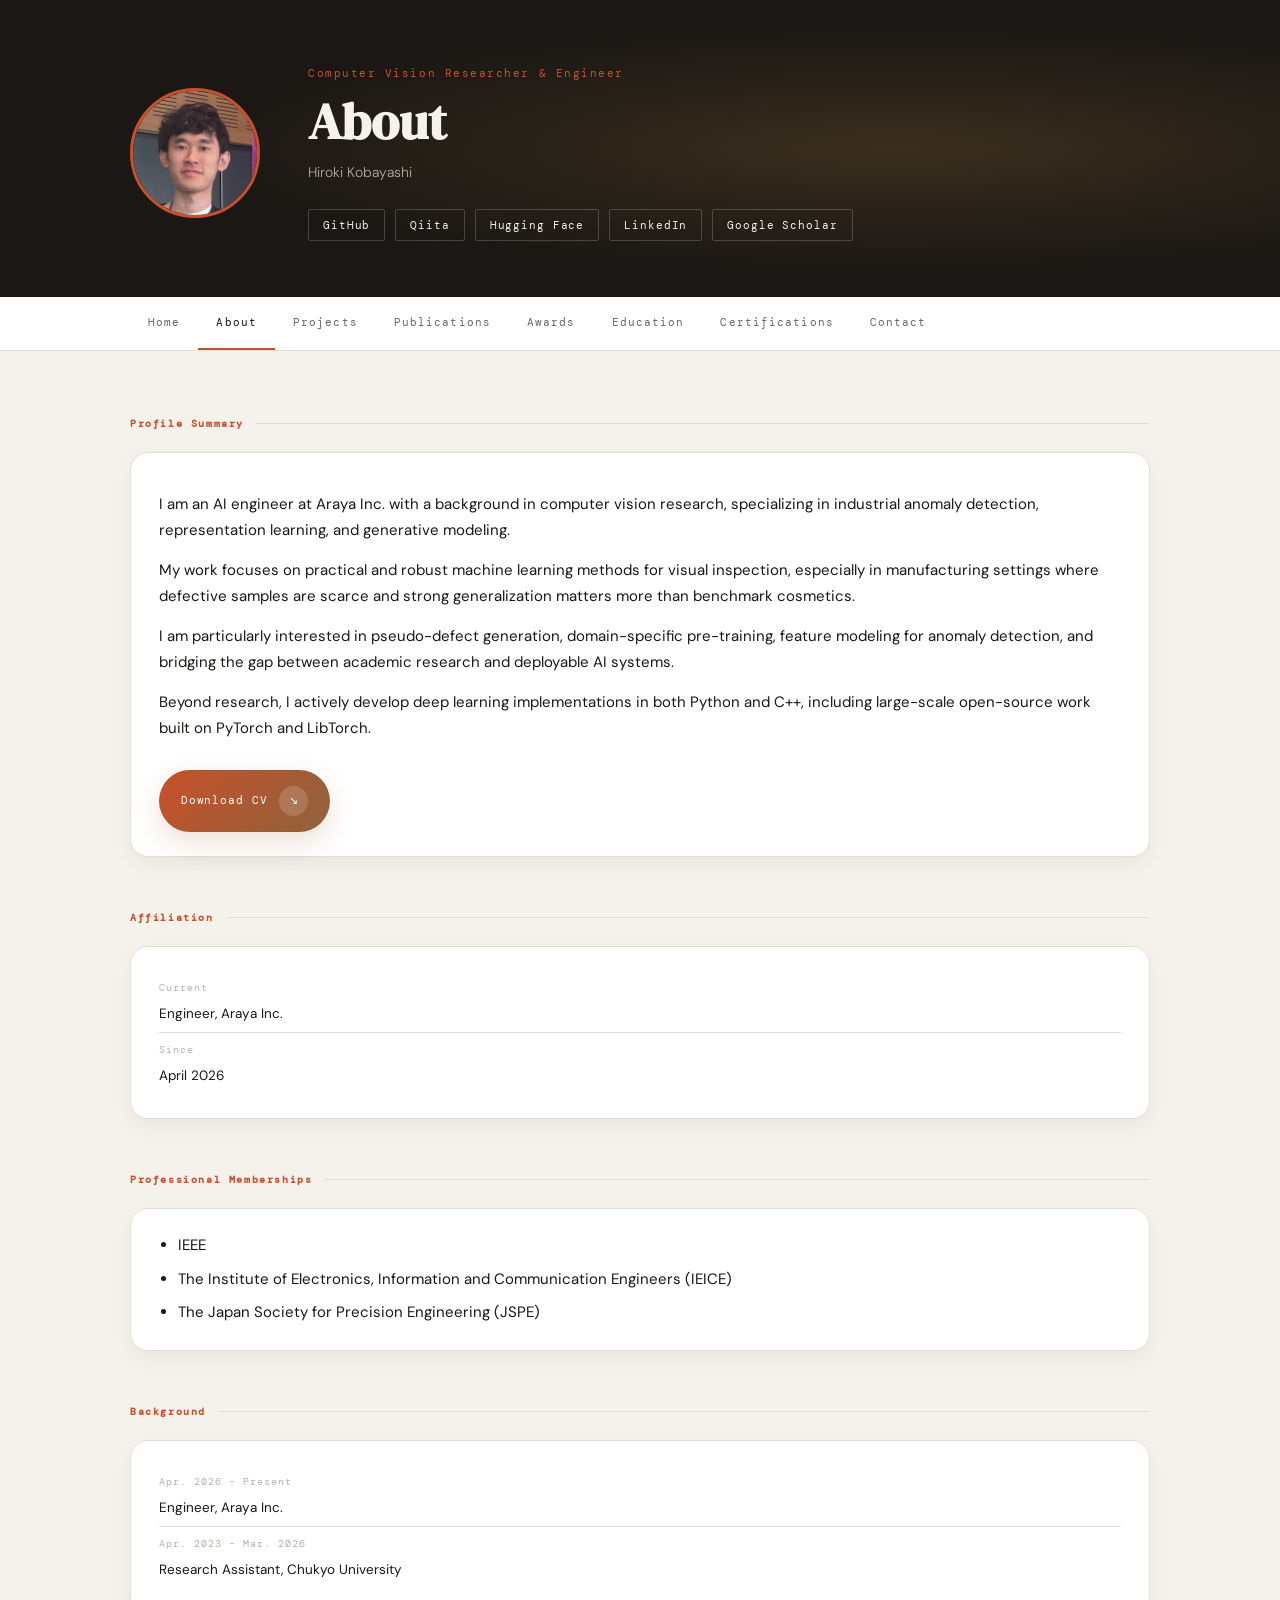
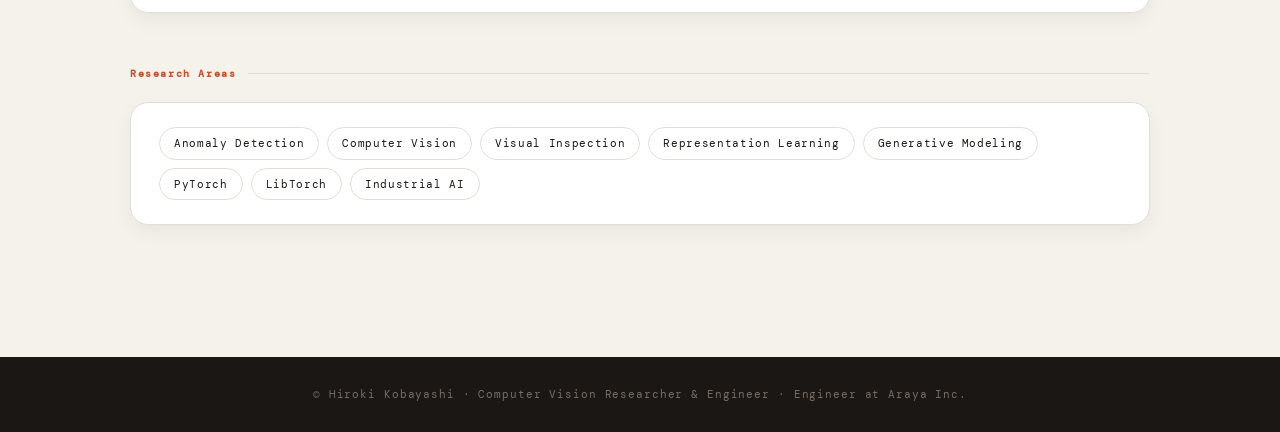
==== about.html @ c7bb39a1 "Add dynamic SEO metadata and social tags" ====
<!DOCTYPE html>
<html lang="en">
<head>
  <meta charset="UTF-8">
  <meta name="viewport" content="width=device-width, initial-scale=1.0">
  <title>About | Hiroki Kobayashi</title>
  <link href="https://fonts.googleapis.com/css2?family=DM+Serif+Display:ital@0;1&family=DM+Mono:wght@300;400;500&family=DM+Sans:ital,wght@0,300;0,400;0,500;1,300&display=swap" rel="stylesheet">
  <link rel="stylesheet" href="css/main.css">
  <link rel="stylesheet" href="css/components.css">
  <link rel="stylesheet" href="css/pages/about.css">
</head>
<body data-page="about" data-page-title="About" data-page-tagline="Hiroki Kobayashi" data-page-description="Profile summary, affiliations, memberships, and research background of Hiroki Kobayashi, computer vision researcher and engineer.">
  <div id="site-header"></div>
  <div id="site-nav"></div>

  <main class="single-column">
    <div class="content">
      <section aria-labelledby="profile-summary-heading">
        <h2 id="profile-summary-heading" class="section-label">Profile Summary</h2>
        <div class="info-card" id="profile-summary-content">
          <a href="assets/Hiroki_Kobayashi_CV.pdf" class="cv-inline-button" target="_blank" rel="noopener noreferrer" download>
            <span>Download CV</span>
            <span class="cv-inline-button__icon" aria-hidden="true">↘</span>
          </a>
        </div>
      </section>

      <section aria-labelledby="about-affiliation-heading">
        <h2 id="about-affiliation-heading" class="section-label">Affiliation</h2>
        <div class="info-card" id="current-role"></div>
      </section>

      <section aria-labelledby="memberships-heading">
        <h2 id="memberships-heading" class="section-label">Professional Memberships</h2>
        <div class="info-card">
          <ul class="memberships-list" id="memberships-list"></ul>
        </div>
      </section>

      <section aria-labelledby="background-heading">
        <h2 id="background-heading" class="section-label">Background</h2>
        <div class="info-card" id="background-list"></div>
      </section>

      <section aria-labelledby="research-areas-heading">
        <h2 id="research-areas-heading" class="section-label">Research Areas</h2>
        <div class="info-card">
          <div class="tag-cloud" id="research-areas"></div>
        </div>
      </section>
    </div>
  </main>

  <footer id="site-footer"></footer>
  <script src="js/main.js"></script>
  <script src="js/pages/about.js"></script>
</body>
</html>
---- css/main.css ----
:root {
  --bg: #f5f2ec;
  --surface: #ffffff;
  --ink: #1a1714;
  --ink-soft: #6b6460;
  --ink-faint: #b8b0a8;
  --accent: #c8502a;
  --accent-pale: #f5e8e3;
  --border: #e2ddd8;
  --mono: 'DM Mono', monospace;
  --serif: 'DM Serif Display', serif;
  --sans: 'DM Sans', sans-serif;
  --radius-sm: 4px;
  --radius-md: 18px;
  --shadow: 0 8px 20px rgba(0, 0, 0, 0.05);
}

*, *::before, *::after { box-sizing: border-box; }
html { scroll-behavior: smooth; }
body {
  margin: 0;
  font-family: var(--sans);
  background: var(--bg);
  color: var(--ink);
  font-size: 15px;
  line-height: 1.7;
}
a { color: inherit; }
img { max-width: 100%; display: block; }

.hero {
  background: var(--ink);
  color: #f5f2ec;
  position: relative;
  overflow: hidden;
}
.hero::before {
  content: '';
  position: absolute;
  inset: 0;
  background: radial-gradient(ellipse 80% 60% at 70% 50%, #3a2e1e 0%, transparent 70%);
  pointer-events: none;
}
.hero-inner {
  max-width: 1100px;
  margin: 0 auto;
  padding: 64px 40px 56px;
  display: grid;
  grid-template-columns: auto 1fr;
  gap: 48px;
  align-items: center;
  position: relative;
}
.hero-avatar {
  width: 130px;
  height: 130px;
  border-radius: 50%;
  object-fit: cover;
  border: 3px solid var(--accent);
}
.hero-label,
.site-label {
  font-family: var(--mono);
  font-size: 11px;
  letter-spacing: 0.14em;
  color: var(--accent);
  margin-bottom: 10px;
}
.hero-name {
  margin: 0 0 12px;
  font-family: var(--serif);
  font-size: clamp(2rem, 5vw, 3.2rem);
  line-height: 1.1;
}
.hero-tagline {
  margin: 0 0 24px;
  font-size: 14px;
  color: #b8aa9e;
  font-weight: 300;
}
.hero-links {
  display: flex;
  flex-wrap: wrap;
  gap: 10px;
}
.hero-link {
  font-family: var(--mono);
  font-size: 11px;
  letter-spacing: 0.08em;
  text-decoration: none;
  border: 1px solid rgba(245, 242, 236, 0.2);
  padding: 6px 14px;
  border-radius: 2px;
  transition: .2s;
}
.hero-link:hover { background: var(--accent); border-color: var(--accent); color: #fff; }

nav {
  background: var(--surface);
  border-bottom: 1px solid var(--border);
  position: sticky;
  top: 0;
  z-index: 100;
}
.nav-inner {
  max-width: 1100px;
  margin: 0 auto;
  padding: 0 40px;
  display: flex;
  overflow-x: auto;
  scrollbar-width: none;
}
.nav-inner::-webkit-scrollbar { display: none; }
.nav-link {
  font-family: var(--mono);
  font-size: 11px;
  letter-spacing: 0.1em;
  text-decoration: none;
  color: var(--ink-soft);
  padding: 16px 18px;
  border-bottom: 2px solid transparent;
  white-space: nowrap;
}
.nav-link:hover, .nav-link.current { color: var(--ink); border-bottom-color: var(--accent); }

main {
  max-width: 1100px;
  margin: 0 auto;
  padding: 56px 40px 80px;
  display: grid;
  grid-template-columns: 1fr 300px;
  gap: 56px;
  align-items: start;
}
main.single-column { grid-template-columns: 1fr; }

section { margin-bottom: 52px; }
.section-label {
  font-family: var(--mono);
  font-size: 10px;
  letter-spacing: 0.16em;
  color: var(--accent);
  margin-bottom: 20px;
  display: flex;
  align-items: center;
  gap: 12px;
}
.section-label::after {
  content: '';
  flex: 1;
  height: 1px;
  background: var(--border);
}

footer {
  background: var(--ink);
  color: #786e68;
  text-align: center;
  padding: 28px 40px;
  font-family: var(--mono);
  font-size: 11px;
  letter-spacing: 0.08em;
}

@media (max-width: 860px) {
  main { grid-template-columns: 1fr; }
  .hero-inner { grid-template-columns: 1fr; text-align: center; }
  .hero-avatar { margin: 0 auto; }
  .hero-links { justify-content: center; }
}
@media (max-width: 600px) {
  .hero-inner { padding: 40px 24px 36px; }
  main { padding: 36px 20px 60px; }
  .nav-inner { padding: 0 16px; }
}
---- css/components.css ----
.info-card,
.simple-card,
.contact-card,
.contact-note-card,
.project-card,
.award-card,
.cert-card,
.edu-tl-card {
  background: var(--surface);
  border: 1px solid var(--border);
  border-radius: var(--radius-md);
  box-shadow: var(--shadow);
}

.info-card { padding: 24px 28px; }
.info-card-title {
  font-family: var(--mono);
  font-size: 10px;
  letter-spacing: 0.14em;
  color: var(--accent);
  margin-bottom: 16px;
}
.info-row {
  display: flex;
  flex-wrap: wrap;
  justify-content: space-between;
  gap: 8px;
  padding: 8px 0;
  border-bottom: 1px solid var(--border);
}
.info-row:last-child { border-bottom: none; }
.info-key {
  flex-basis: 30%;
  font-family: var(--mono);
  font-size: 10px;
  letter-spacing: 0.1em;
  color: var(--ink-faint);
}
.info-val {
  flex-basis: 70%;
  font-size: 13.5px;
  color: var(--ink);
  line-height: 1.5;
}
.link-accent { color: var(--accent); text-decoration: none; }
.link-accent:hover { text-decoration: underline; }

.stats-grid {
  display: grid;
  grid-template-columns: repeat(2, 1fr);
  gap: 1px;
  background: var(--border);
  border: 1px solid var(--border);
  border-radius: var(--radius-sm);
  overflow: hidden;
}
.stat-cell, .stat-item, .pub-stat, .awards-count-cell {
  background: var(--surface);
  padding: 18px 16px;
  text-align: center;
}
.stat-num, .stat-number, .pub-stat-num, .awards-count-num {
  display: block;
  margin-bottom: 4px;
  font-family: var(--serif);
  font-size: 2rem;
  line-height: 1;
}
.stat-label, .pub-stat-label, .awards-count-label {
  font-family: var(--mono);
  font-size: 9.5px;
  letter-spacing: 0.12em;
  color: var(--ink-faint);
}

.tag-cloud {
  display: flex;
  flex-wrap: wrap;
  gap: 8px;
}
.tag {
  font-family: var(--mono);
  font-size: 11px;
  letter-spacing: 0.06em;
  background: var(--surface);
  border: 1px solid var(--border);
  padding: 6px 14px;
  border-radius: 999px;
}
.tag-cloud--spaced { margin-top: 24px; }

.pub-item {
  padding: 16px 0;
  border-bottom: 1px solid var(--border);
  display: grid;
  grid-template-columns: 48px 1fr;
  gap: 12px;
  align-items: start;
}
.pub-year {
  font-family: var(--mono);
  font-size: 11px;
  color: var(--ink-faint);
  padding-top: 2px;
}
.pub-title {
  font-size: 14px;
  font-weight: 500;
  line-height: 1.45;
  margin-bottom: 4px;
}
.pub-authors, .pub-venue {
  font-size: 12.5px;
  line-height: 1.5;
}
.pub-venue { color: var(--ink-soft); }
.pub-badge {
  display: inline-block;
  margin-left: 8px;
  vertical-align: middle;
  background: var(--accent);
  color: #fff;
  font-family: var(--mono);
  font-size: 9px;
  letter-spacing: 0.1em;
  padding: 2px 7px;
  border-radius: 999px;
}
.acceptance-rate-badge { background: #3a6ea8; }
.award-badge { background: #8f6a2a; }

.pub-tabs {
  display: flex;
  flex-wrap: wrap;
  gap: 0;
  border-bottom: 1px solid var(--border);
  margin-bottom: 24px;
}
.pub-tab {
  font-family: var(--mono);
  font-size: 11px;
  letter-spacing: 0.08em;
  color: var(--ink-soft);
  background: none;
  border: none;
  border-bottom: 2px solid transparent;
  padding: 10px 20px;
  cursor: pointer;
  margin-bottom: -1px;
}
.pub-tab.active { color: var(--ink); border-bottom-color: var(--accent); }
.pub-tab-count {
  display: inline-block;
  margin-left: 5px;
  padding: 1px 5px;
  border-radius: 999px;
  background: var(--accent-pale);
  color: var(--accent);
  font-size: 9px;
}
.pub-tab.active .pub-tab-count { background: var(--accent); color: #fff; }
.pub-list { display: none; }
.pub-list.active { display: block; }

.project-card {
  overflow: hidden;
  border-radius: 20px;
  transition: .25s;
}
.project-card:hover, .edu-tl-card:hover { transform: translateY(-2px); box-shadow: 0 12px 40px rgba(26,23,20,.1); }
.project-image-center { border-bottom: 1px solid var(--border); background: #faf7f2; }
.project-img2 { width: 100%; object-fit: cover; }
.project-body { padding: 24px; }
.project-tag, .project-tag-research {
  display: inline-block;
  margin-bottom: 10px;
  padding: 4px 10px;
  border-radius: 999px;
  font-family: var(--mono);
  font-size: 10px;
  letter-spacing: .12em;
}
.project-tag { background: var(--accent-pale); color: var(--accent); }
.project-tag-research { background: #e8eef8; color: #3a6ea8; }
.project-title { margin: 0 0 10px; font-family: var(--serif); font-size: 1.4rem; font-weight: 400; }
.project-desc { font-size: 13.5px; color: var(--ink-soft); margin: 0 0 16px; }
.repo-stats {
  display: flex;
  flex-wrap: wrap;
  gap: 8px;
  margin: 0 0 16px;
}
.repo-stat {
  font-family: var(--mono);
  font-size: 10px;
  letter-spacing: .08em;
  color: var(--ink-soft);
  background: #f6f3ef;
  border: 1px solid var(--border);
  border-radius: 999px;
  padding: 3px 10px;
}
.project-link, .text-link {
  font-family: var(--mono);
  font-size: 11px;
  letter-spacing: .08em;
  text-decoration: none;
  border-bottom: 1px solid currentColor;
  padding-bottom: 1px;
}
.project-link:hover, .text-link:hover { color: var(--accent); }

.edu-timeline { position: relative; padding-left: 2rem; }
.edu-timeline::before {
  content: '';
  position: absolute;
  left: 7px;
  top: 8px;
  bottom: 8px;
  width: 1px;
  background: var(--border);
}
.edu-tl-item { position: relative; margin-bottom: 2rem; }
.edu-tl-item:last-child { margin-bottom: 0; }
.edu-tl-dot {
  position: absolute;
  left: -2rem;
  top: 6px;
  width: 15px;
  height: 15px;
  border-radius: 50%;
  background: var(--accent);
  border: 3px solid var(--bg);
}
.edu-tl-card { padding: 24px 28px; border-radius: 20px; }
.edu-tl-period { font-family: var(--mono); font-size: 11px; letter-spacing: .1em; color: var(--ink-faint); margin-bottom: 6px; }
.edu-tl-degree { font-family: var(--serif); font-size: 1.3rem; margin-bottom: 4px; }
.edu-tl-school { color: var(--accent); font-size: 13px; }
.edu-tl-divider { height: 1px; background: var(--border); margin: 16px 0; }
.edu-tl-meta { display: grid; gap: 8px; }
.edu-tl-row { display: grid; grid-template-columns: 90px 1fr; gap: 12px; }
.edu-tl-key { font-family: var(--mono); font-size: 10px; letter-spacing: .1em; color: var(--ink-faint); }
.edu-tl-val, .edu-tl-thesis { font-size: 13px; line-height: 1.6; }
.edu-tl-thesis { color: var(--ink-soft); font-style: italic; }

.awards-count-bar, .pub-stats-bar, .stats-bar {
  display: grid;
  grid-template-columns: repeat(3, 1fr);
  gap: 1px;
  background: var(--border);
  border: 1px solid var(--border);
  border-radius: var(--radius-sm);
  overflow: hidden;
  margin-bottom: 32px;
}
.pub-stats-bar { grid-template-columns: repeat(5, 1fr); }
.award-cards, .projects-grid, .cert-grid { display: grid; gap: 20px; }
.award-card {
  display: grid;
  grid-template-columns: 48px 1fr auto;
  gap: 16px;
  padding: 20px;
  align-items: center;
}
.award-icon { font-size: 1.5rem; text-align: center; }
.award-name { font-weight: 600; }
.award-name a { text-decoration: none; }
.award-name a:hover { color: var(--accent); }
.award-org { font-size: 13px; color: var(--ink-soft); }
.award-date { font-family: var(--mono); font-size: 11px; color: var(--ink-faint); }

.cert-grid { grid-template-columns: repeat(auto-fit, minmax(260px, 1fr)); }
.cert-card {
  padding: 22px;
  display: grid;
  grid-template-columns: 56px 1fr;
  gap: 16px;
  align-items: center;
}
.cert-icon {
  width: 56px;
  height: 56px;
  border-radius: 16px;
  background: var(--accent-pale);
  color: var(--accent);
  display: grid;
  place-items: center;
  padding: 12px;
}
.cert-name { font-weight: 600; line-height: 1.4; }
.cert-issuer { font-size: 13px; color: var(--ink-soft); margin-top: 4px; }
.cert-date-badge {
  grid-column: 1 / -1;
  justify-self: start;
  font-family: var(--mono);
  font-size: 11px;
  color: var(--accent);
  background: var(--accent-pale);
  padding: 4px 10px;
  border-radius: 999px;
}

.contact-page { display: flex; flex-direction: column; gap: 28px; }
.contact-grid { display: grid; grid-template-columns: repeat(2, minmax(0, 1fr)); gap: 24px; }
.contact-card { padding: 28px 30px; }
.contact-card-title { margin: 0 0 10px; font-size: 1.5rem; }
.contact-email {
  display: inline-block;
  font-family: var(--mono);
  font-size: .98rem;
  padding: 10px 14px;
  border-radius: 12px;
  background: #f6f7f9;
  border: 1px solid rgba(20, 20, 20, .06);
}
.contact-actions { display: flex; align-items: center; gap: 12px; flex-wrap: wrap; }
.contact-action-btn {
  appearance: none;
  border: 1px solid rgba(20,20,20,.12);
  background: #111;
  color: #fff;
  border-radius: 999px;
  padding: 10px 16px;
  cursor: pointer;
}
.copy-status { min-height: 1em; color: #6b7280; font-size: .95rem; }
.contact-link-card {
  display: flex;
  flex-direction: column;
  gap: 6px;
  text-decoration: none;
  padding: 16px 18px;
  border-radius: 16px;
  border: 1px solid rgba(20,20,20,.08);
  background: #f9fafb;
}
.contact-link-label { font-size: .82rem; letter-spacing: .08em; color: #6b7280; }
.contact-note-text { margin: 0; color: #4b5563; line-height: 1.8; max-width: 760px; }

.sidebar > * + * { margin-top: 36px; }
.content--publications, .content--awards { max-width: 860px; }
.content--contact { max-width: 920px; }

@media (max-width: 860px) {
  .pub-stats-bar { grid-template-columns: repeat(2, 1fr); }
}
@media (max-width: 760px) {
  .contact-grid { grid-template-columns: 1fr; }
}
@media (max-width: 600px) {
  .stats-grid { grid-template-columns: repeat(2, 1fr); }
  .pub-item { grid-template-columns: 1fr; gap: 6px; }
  .awards-count-bar, .pub-stats-bar, .stats-bar { grid-template-columns: repeat(2, 1fr); }
  .award-card { grid-template-columns: 40px 1fr; }
  .award-date { grid-column: 2; }
  .edu-timeline { padding-left: 1.5rem; }
  .edu-tl-dot { left: -1.5rem; }
  .edu-tl-row { grid-template-columns: 1fr; gap: 2px; }
  .edu-tl-card { padding: 18px 20px; }
}

.hero-actions {
  margin-top: 18px;
  margin-bottom: 18px;
}

.hero-cv-button {
  display: inline-flex;
  align-items: center;
  gap: 0.7rem;
  padding: 0.95rem 1.35rem;
  border-radius: 999px;
  text-decoration: none;
  font-family: var(--mono);
  font-size: 11px;
  letter-spacing: 0.08em;
  color: #fff;
  background: linear-gradient(135deg, var(--accent) 0%, #8f633d 100%);
  border: 1px solid rgba(0, 0, 0, 0.04);
  box-shadow: 0 10px 28px rgba(176, 125, 79, 0.28);
  transition:
    transform 0.22s ease,
    box-shadow 0.22s ease,
    filter 0.22s ease;
}

.hero-cv-button:hover {
  transform: translateY(-2px);
  box-shadow: 0 14px 34px rgba(176, 125, 79, 0.34);
  filter: brightness(1.03);
}

.hero-cv-button:active {
  transform: translateY(0);
  box-shadow: 0 8px 20px rgba(176, 125, 79, 0.24);
}

.hero-cv-button__text {
  line-height: 1;
}

.hero-cv-button__icon {
  display: inline-flex;
  align-items: center;
  justify-content: center;
  width: 1.85rem;
  height: 1.85rem;
  border-radius: 50%;
  background: rgba(255, 255, 255, 0.16);
  font-size: 0.95rem;
  line-height: 1;
  transition:
    transform 0.22s ease,
    background 0.22s ease;
}

.hero-cv-button:hover .hero-cv-button__icon {
  transform: translate(2px, 1px);
  background: rgba(255, 255, 255, 0.22);
}

@media (max-width: 600px) {
  .hero-cv-button {
    width: 100%;
    justify-content: center;
  }
}
---- css/pages/about.css ----
.memberships-list{margin:0;padding-left:1.2rem}.memberships-list li+li{margin-top:.5rem}

.cv-inline-button {
  display: inline-flex;
  align-items: center;
  gap: 0.7rem;
  margin-top: 14px;
  padding: 0.92rem 1.3rem;
  border-radius: 999px;
  text-decoration: none;
  font-family: var(--mono);
  font-size: 11px;
  letter-spacing: 0.08em;
  line-height: 1;
  color: #fff;
  background: linear-gradient(135deg, var(--accent) 0%, #8f633d 100%);
  border: 1px solid rgba(0, 0, 0, 0.04);
  box-shadow: 0 10px 28px rgba(176, 125, 79, 0.24);
  transition: transform 0.22s ease, box-shadow 0.22s ease, filter 0.22s ease;
}

.cv-inline-button:hover {
  transform: translateY(-2px);
  box-shadow: 0 14px 34px rgba(176, 125, 79, 0.32);
  filter: brightness(1.03);
}

.cv-inline-button:active {
  transform: translateY(0);
  box-shadow: 0 8px 20px rgba(176, 125, 79, 0.22);
}

.cv-inline-button__icon {
  display: inline-flex;
  align-items: center;
  justify-content: center;
  width: 1.85rem;
  height: 1.85rem;
  border-radius: 50%;
  background: rgba(255, 255, 255, 0.16);
  transition: transform 0.22s ease, background 0.22s ease;
}

.cv-inline-button:hover .cv-inline-button__icon {
  transform: translate(2px, 1px);
  background: rgba(255, 255, 255, 0.22);
}
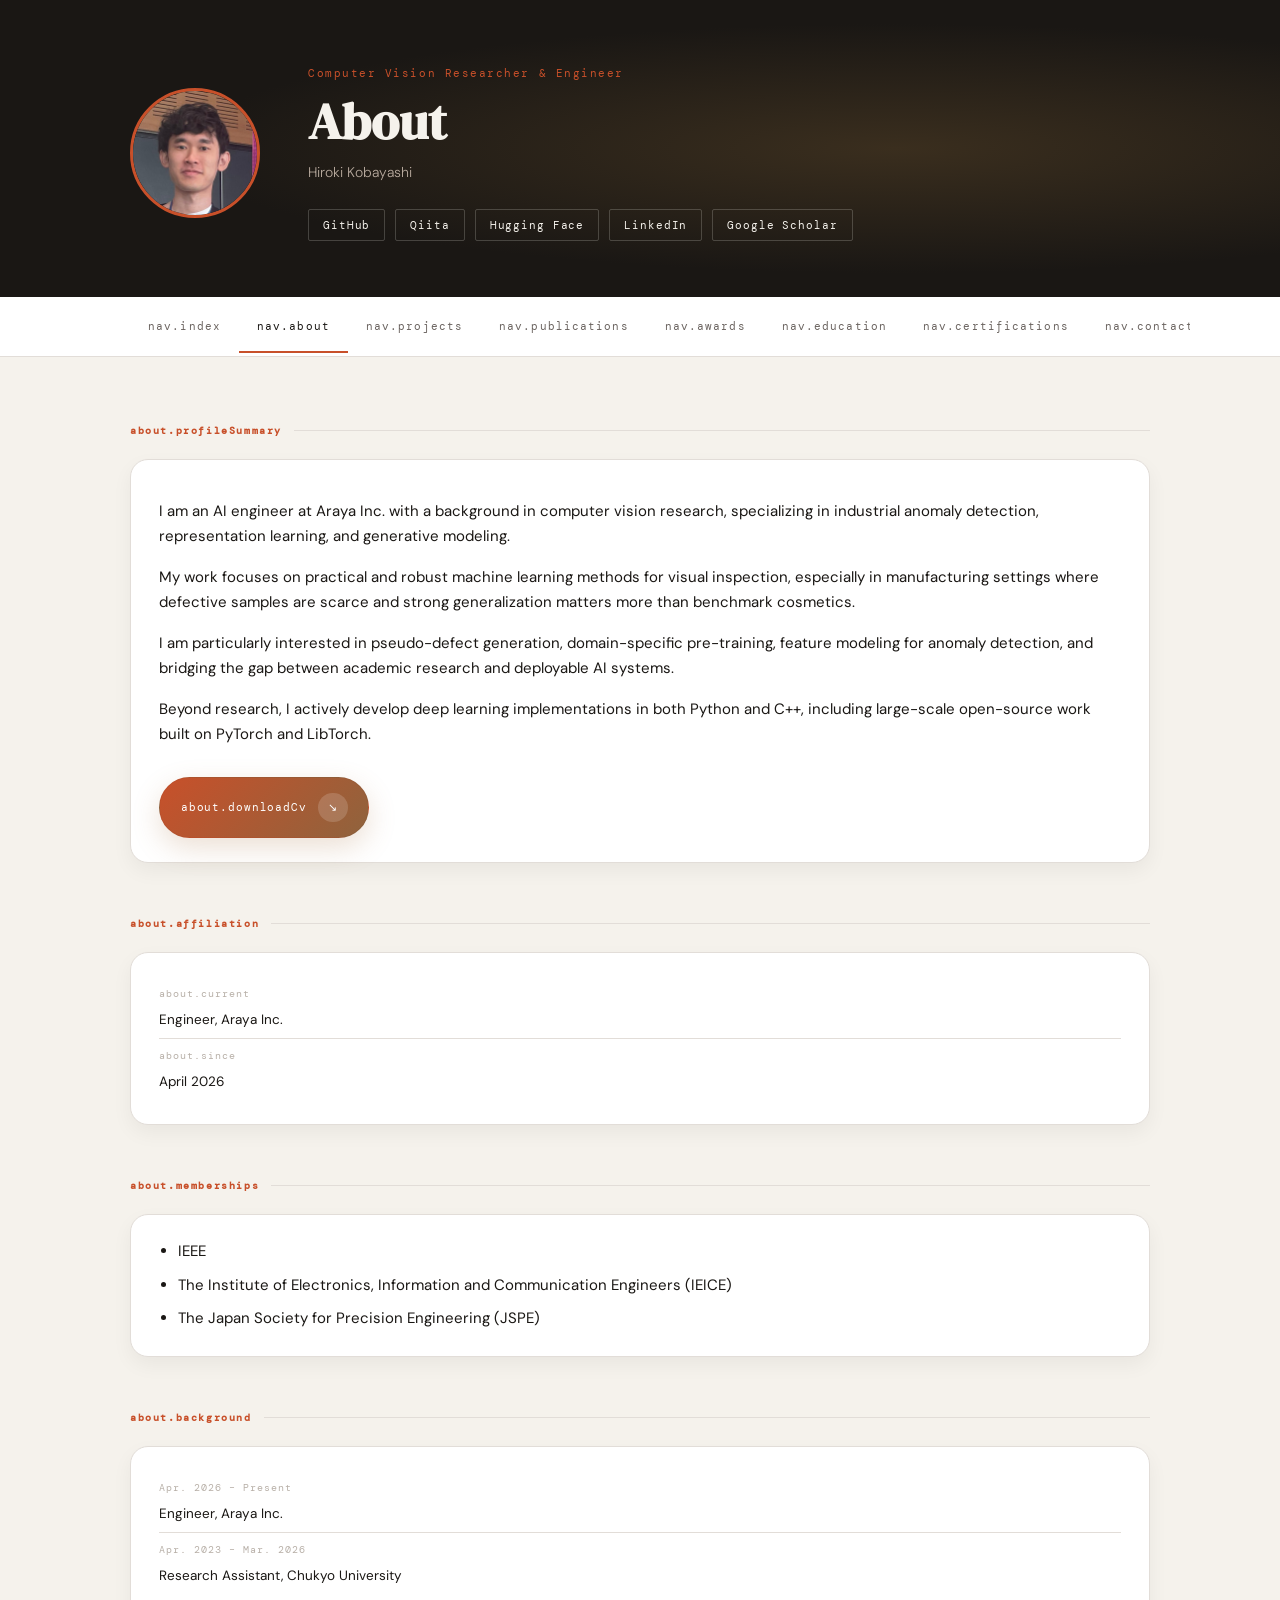
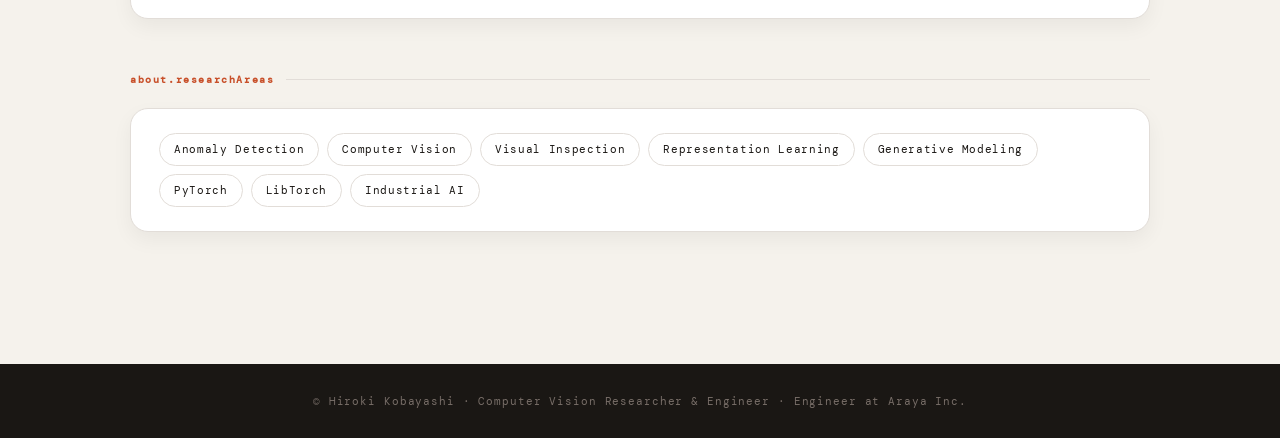
==== commit e60e674b: "Add Japanese content for projects, education, and certifications" ====
--- a/about.html
+++ b/about.html
@@ -9,41 +9,41 @@
   <link rel="stylesheet" href="css/components.css">
   <link rel="stylesheet" href="css/pages/about.css">
 </head>
-<body data-page="about" data-page-title="About" data-page-tagline="Hiroki Kobayashi" data-page-description="Profile summary, affiliations, memberships, and research background of Hiroki Kobayashi, computer vision researcher and engineer.">
+<body data-page="about" data-page-title="About" data-page-title-ja="プロフィール" data-page-tagline="Hiroki Kobayashi" data-page-image="images/profile.jpg" data-page-description="Profile summary, affiliations, memberships, and research background of Hiroki Kobayashi, computer vision researcher and engineer." data-page-description-ja="小林大起のプロフィール概要、所属、学会活動、研究背景をまとめたページです。">
   <div id="site-header"></div>
   <div id="site-nav"></div>
 
   <main class="single-column">
     <div class="content">
       <section aria-labelledby="profile-summary-heading">
-        <h2 id="profile-summary-heading" class="section-label">Profile Summary</h2>
+        <h2 id="profile-summary-heading" class="section-label" data-i18n="about.profileSummary">Profile Summary</h2>
         <div class="info-card" id="profile-summary-content">
           <a href="assets/Hiroki_Kobayashi_CV.pdf" class="cv-inline-button" target="_blank" rel="noopener noreferrer" download>
-            <span>Download CV</span>
+            <span data-i18n="about.downloadCv">Download CV</span>
             <span class="cv-inline-button__icon" aria-hidden="true">↘</span>
           </a>
         </div>
       </section>
 
       <section aria-labelledby="about-affiliation-heading">
-        <h2 id="about-affiliation-heading" class="section-label">Affiliation</h2>
+        <h2 id="about-affiliation-heading" class="section-label" data-i18n="about.affiliation">Affiliation</h2>
         <div class="info-card" id="current-role"></div>
       </section>
 
       <section aria-labelledby="memberships-heading">
-        <h2 id="memberships-heading" class="section-label">Professional Memberships</h2>
+        <h2 id="memberships-heading" class="section-label" data-i18n="about.memberships">Professional Memberships</h2>
         <div class="info-card">
           <ul class="memberships-list" id="memberships-list"></ul>
         </div>
       </section>
 
       <section aria-labelledby="background-heading">
-        <h2 id="background-heading" class="section-label">Background</h2>
+        <h2 id="background-heading" class="section-label" data-i18n="about.background">Background</h2>
         <div class="info-card" id="background-list"></div>
       </section>
 
       <section aria-labelledby="research-areas-heading">
-        <h2 id="research-areas-heading" class="section-label">Research Areas</h2>
+        <h2 id="research-areas-heading" class="section-label" data-i18n="about.researchAreas">Research Areas</h2>
         <div class="info-card">
           <div class="tag-cloud" id="research-areas"></div>
         </div>
--- a/css/main.css
+++ b/css/main.css
@@ -7,12 +7,58 @@
   --accent: #c8502a;
   --accent-pale: #f5e8e3;
   --border: #e2ddd8;
+  --line: var(--border);
+  --soft: #f6f3ef;
+  --footer-ink: #786e68;
+  --hero-bg: #1a1714;
+  --hero-fg: #f5f2ec;
+  --hero-tagline: #b8aa9e;
+  --hero-link-border: rgba(245, 242, 236, 0.2);
+  --hero-glow: radial-gradient(ellipse 80% 60% at 70% 50%, #3a2e1e 0%, transparent 70%);
+  --theme-toggle-bg: #f6f3ef;
+  --theme-toggle-hover: #ece6df;
+  --theme-toggle-icon: #7b726b;
+  --theme-toggle-text: #4a433d;
+  --chip-bg: #f6f7f9;
+  --chip-border: rgba(20, 20, 20, 0.08);
+  --button-bg: #111;
+  --button-border: rgba(20, 20, 20, 0.12);
+  --button-fg: #fff;
   --mono: 'DM Mono', monospace;
   --serif: 'DM Serif Display', serif;
   --sans: 'DM Sans', sans-serif;
   --radius-sm: 4px;
   --radius-md: 18px;
   --shadow: 0 8px 20px rgba(0, 0, 0, 0.05);
+}
+
+[data-theme='dark'] {
+  --bg: #141311;
+  --surface: #1e1b18;
+  --ink: #f3eee8;
+  --ink-soft: #c7bfb7;
+  --ink-faint: #8f867f;
+  --accent: #f77a50;
+  --accent-pale: #3a2822;
+  --border: #3a3530;
+  --line: var(--border);
+  --soft: #272320;
+  --footer-ink: #ab9f94;
+  --hero-bg: #2b221c;
+  --hero-fg: #f3eee8;
+  --hero-tagline: #c2b4a8;
+  --hero-link-border: rgba(243, 238, 232, 0.28);
+  --hero-glow: radial-gradient(ellipse 80% 60% at 70% 50%, #714129 0%, transparent 70%);
+  --theme-toggle-bg: #2a2520;
+  --theme-toggle-hover: #352f29;
+  --theme-toggle-icon: #d0c4b9;
+  --theme-toggle-text: #f3eee8;
+  --chip-bg: #2a2520;
+  --chip-border: rgba(255, 255, 255, 0.16);
+  --button-bg: #f3eee8;
+  --button-border: rgba(255, 255, 255, 0.3);
+  --button-fg: #181512;
+  --shadow: 0 8px 24px rgba(0, 0, 0, 0.35);
 }
 
 *, *::before, *::after { box-sizing: border-box; }
@@ -29,8 +75,8 @@
 img { max-width: 100%; display: block; }
 
 .hero {
-  background: var(--ink);
-  color: #f5f2ec;
+  background: var(--hero-bg);
+  color: var(--hero-fg);
   position: relative;
   overflow: hidden;
 }
@@ -38,7 +84,7 @@
   content: '';
   position: absolute;
   inset: 0;
-  background: radial-gradient(ellipse 80% 60% at 70% 50%, #3a2e1e 0%, transparent 70%);
+  background: var(--hero-glow);
   pointer-events: none;
 }
 .hero-inner {
@@ -58,8 +104,7 @@
   object-fit: cover;
   border: 3px solid var(--accent);
 }
-.hero-label,
-.site-label {
+.hero-label {
   font-family: var(--mono);
   font-size: 11px;
   letter-spacing: 0.14em;
@@ -75,7 +120,7 @@
 .hero-tagline {
   margin: 0 0 24px;
   font-size: 14px;
-  color: #b8aa9e;
+  color: var(--hero-tagline);
   font-weight: 300;
 }
 .hero-links {
@@ -88,7 +133,7 @@
   font-size: 11px;
   letter-spacing: 0.08em;
   text-decoration: none;
-  border: 1px solid rgba(245, 242, 236, 0.2);
+  border: 1px solid var(--hero-link-border);
   padding: 6px 14px;
   border-radius: 2px;
   transition: .2s;
@@ -107,6 +152,7 @@
   margin: 0 auto;
   padding: 0 40px;
   display: flex;
+  align-items: center;
   overflow-x: auto;
   scrollbar-width: none;
 }
@@ -122,6 +168,27 @@
   white-space: nowrap;
 }
 .nav-link:hover, .nav-link.current { color: var(--ink); border-bottom-color: var(--accent); }
+.theme-toggle {
+  margin-left: auto;
+  display: inline-flex;
+  align-items: center;
+  gap: 6px;
+  font-family: var(--mono);
+  font-size: 11px;
+  letter-spacing: 0.08em;
+  color: var(--theme-toggle-text);
+  border: 1px solid var(--border);
+  background: var(--theme-toggle-bg);
+  border-radius: 999px;
+  padding: 6px 12px;
+  cursor: pointer;
+  transition: background 0.2s ease, border-color 0.2s ease, color 0.2s ease;
+}
+.theme-toggle:hover {
+  background: var(--theme-toggle-hover);
+  border-color: var(--accent);
+}
+.theme-toggle-icon { color: var(--theme-toggle-icon); }
 
 main {
   max-width: 1100px;
@@ -154,7 +221,7 @@
 
 footer {
   background: var(--ink);
-  color: #786e68;
+  color: var(--footer-ink);
   text-align: center;
   padding: 28px 40px;
   font-family: var(--mono);
@@ -172,4 +239,5 @@
   .hero-inner { padding: 40px 24px 36px; }
   main { padding: 36px 20px 60px; }
   .nav-inner { padding: 0 16px; }
-}
+  .theme-toggle { margin-left: 8px; }
+}
--- a/css/components.css
+++ b/css/components.css
@@ -1,7 +1,5 @@
 .info-card,
-.simple-card,
 .contact-card,
-.contact-note-card,
 .project-card,
 .award-card,
 .cert-card,
@@ -168,7 +166,7 @@
   transition: .25s;
 }
 .project-card:hover, .edu-tl-card:hover { transform: translateY(-2px); box-shadow: 0 12px 40px rgba(26,23,20,.1); }
-.project-image-center { border-bottom: 1px solid var(--border); background: #faf7f2; }
+.project-image-center { border-bottom: 1px solid var(--border); background: var(--soft); }
 .project-img2 { width: 100%; object-fit: cover; }
 .project-body { padding: 24px; }
 .project-tag, .project-tag-research {
@@ -195,7 +193,7 @@
   font-size: 10px;
   letter-spacing: .08em;
   color: var(--ink-soft);
-  background: #f6f3ef;
+  background: var(--soft);
   border: 1px solid var(--border);
   border-radius: 999px;
   padding: 3px 10px;
@@ -267,7 +265,30 @@
 .award-name a { text-decoration: none; }
 .award-name a:hover { color: var(--accent); }
 .award-org { font-size: 13px; color: var(--ink-soft); }
+.award-meta {
+  justify-self: end;
+  display: grid;
+  justify-items: end;
+  gap: 8px;
+}
 .award-date { font-family: var(--mono); font-size: 11px; color: var(--ink-faint); }
+.award-link-badge {
+  display: inline-flex;
+  align-items: center;
+  gap: 4px;
+  padding: 5px 10px;
+  border-radius: 999px;
+  background: var(--accent-pale);
+  color: var(--accent);
+  font-family: var(--mono);
+  font-size: 10px;
+  letter-spacing: .08em;
+  text-decoration: none;
+  border: 1px solid color-mix(in srgb, var(--accent) 25%, transparent);
+}
+.award-link-badge:hover {
+  background: color-mix(in srgb, var(--accent-pale) 65%, #fff);
+}
 
 .cert-grid { grid-template-columns: repeat(auto-fit, minmax(260px, 1fr)); }
 .cert-card {
@@ -310,20 +331,20 @@
   font-size: .98rem;
   padding: 10px 14px;
   border-radius: 12px;
-  background: #f6f7f9;
-  border: 1px solid rgba(20, 20, 20, .06);
+  background: var(--chip-bg);
+  border: 1px solid var(--chip-border);
 }
 .contact-actions { display: flex; align-items: center; gap: 12px; flex-wrap: wrap; }
 .contact-action-btn {
   appearance: none;
-  border: 1px solid rgba(20,20,20,.12);
-  background: #111;
-  color: #fff;
+  border: 1px solid var(--button-border);
+  background: var(--button-bg);
+  color: var(--button-fg);
   border-radius: 999px;
   padding: 10px 16px;
   cursor: pointer;
 }
-.copy-status { min-height: 1em; color: #6b7280; font-size: .95rem; }
+.copy-status { min-height: 1em; color: var(--ink-soft); font-size: .95rem; }
 .contact-link-card {
   display: flex;
   flex-direction: column;
@@ -331,11 +352,11 @@
   text-decoration: none;
   padding: 16px 18px;
   border-radius: 16px;
-  border: 1px solid rgba(20,20,20,.08);
-  background: #f9fafb;
-}
-.contact-link-label { font-size: .82rem; letter-spacing: .08em; color: #6b7280; }
-.contact-note-text { margin: 0; color: #4b5563; line-height: 1.8; max-width: 760px; }
+  border: 1px solid var(--chip-border);
+  background: var(--chip-bg);
+}
+.contact-link-label { font-size: .82rem; letter-spacing: .08em; color: var(--ink-soft); }
+.contact-note-text { margin: 0; color: var(--ink-soft); line-height: 1.8; max-width: 760px; }
 
 .sidebar > * + * { margin-top: 36px; }
 .content--publications, .content--awards { max-width: 860px; }
@@ -352,76 +373,13 @@
   .pub-item { grid-template-columns: 1fr; gap: 6px; }
   .awards-count-bar, .pub-stats-bar, .stats-bar { grid-template-columns: repeat(2, 1fr); }
   .award-card { grid-template-columns: 40px 1fr; }
-  .award-date { grid-column: 2; }
+  .award-meta {
+    grid-column: 2;
+    justify-self: start;
+    justify-items: start;
+  }
   .edu-timeline { padding-left: 1.5rem; }
   .edu-tl-dot { left: -1.5rem; }
   .edu-tl-row { grid-template-columns: 1fr; gap: 2px; }
   .edu-tl-card { padding: 18px 20px; }
 }
-
-.hero-actions {
-  margin-top: 18px;
-  margin-bottom: 18px;
-}
-
-.hero-cv-button {
-  display: inline-flex;
-  align-items: center;
-  gap: 0.7rem;
-  padding: 0.95rem 1.35rem;
-  border-radius: 999px;
-  text-decoration: none;
-  font-family: var(--mono);
-  font-size: 11px;
-  letter-spacing: 0.08em;
-  color: #fff;
-  background: linear-gradient(135deg, var(--accent) 0%, #8f633d 100%);
-  border: 1px solid rgba(0, 0, 0, 0.04);
-  box-shadow: 0 10px 28px rgba(176, 125, 79, 0.28);
-  transition:
-    transform 0.22s ease,
-    box-shadow 0.22s ease,
-    filter 0.22s ease;
-}
-
-.hero-cv-button:hover {
-  transform: translateY(-2px);
-  box-shadow: 0 14px 34px rgba(176, 125, 79, 0.34);
-  filter: brightness(1.03);
-}
-
-.hero-cv-button:active {
-  transform: translateY(0);
-  box-shadow: 0 8px 20px rgba(176, 125, 79, 0.24);
-}
-
-.hero-cv-button__text {
-  line-height: 1;
-}
-
-.hero-cv-button__icon {
-  display: inline-flex;
-  align-items: center;
-  justify-content: center;
-  width: 1.85rem;
-  height: 1.85rem;
-  border-radius: 50%;
-  background: rgba(255, 255, 255, 0.16);
-  font-size: 0.95rem;
-  line-height: 1;
-  transition:
-    transform 0.22s ease,
-    background 0.22s ease;
-}
-
-.hero-cv-button:hover .hero-cv-button__icon {
-  transform: translate(2px, 1px);
-  background: rgba(255, 255, 255, 0.22);
-}
-
-@media (max-width: 600px) {
-  .hero-cv-button {
-    width: 100%;
-    justify-content: center;
-  }
-}
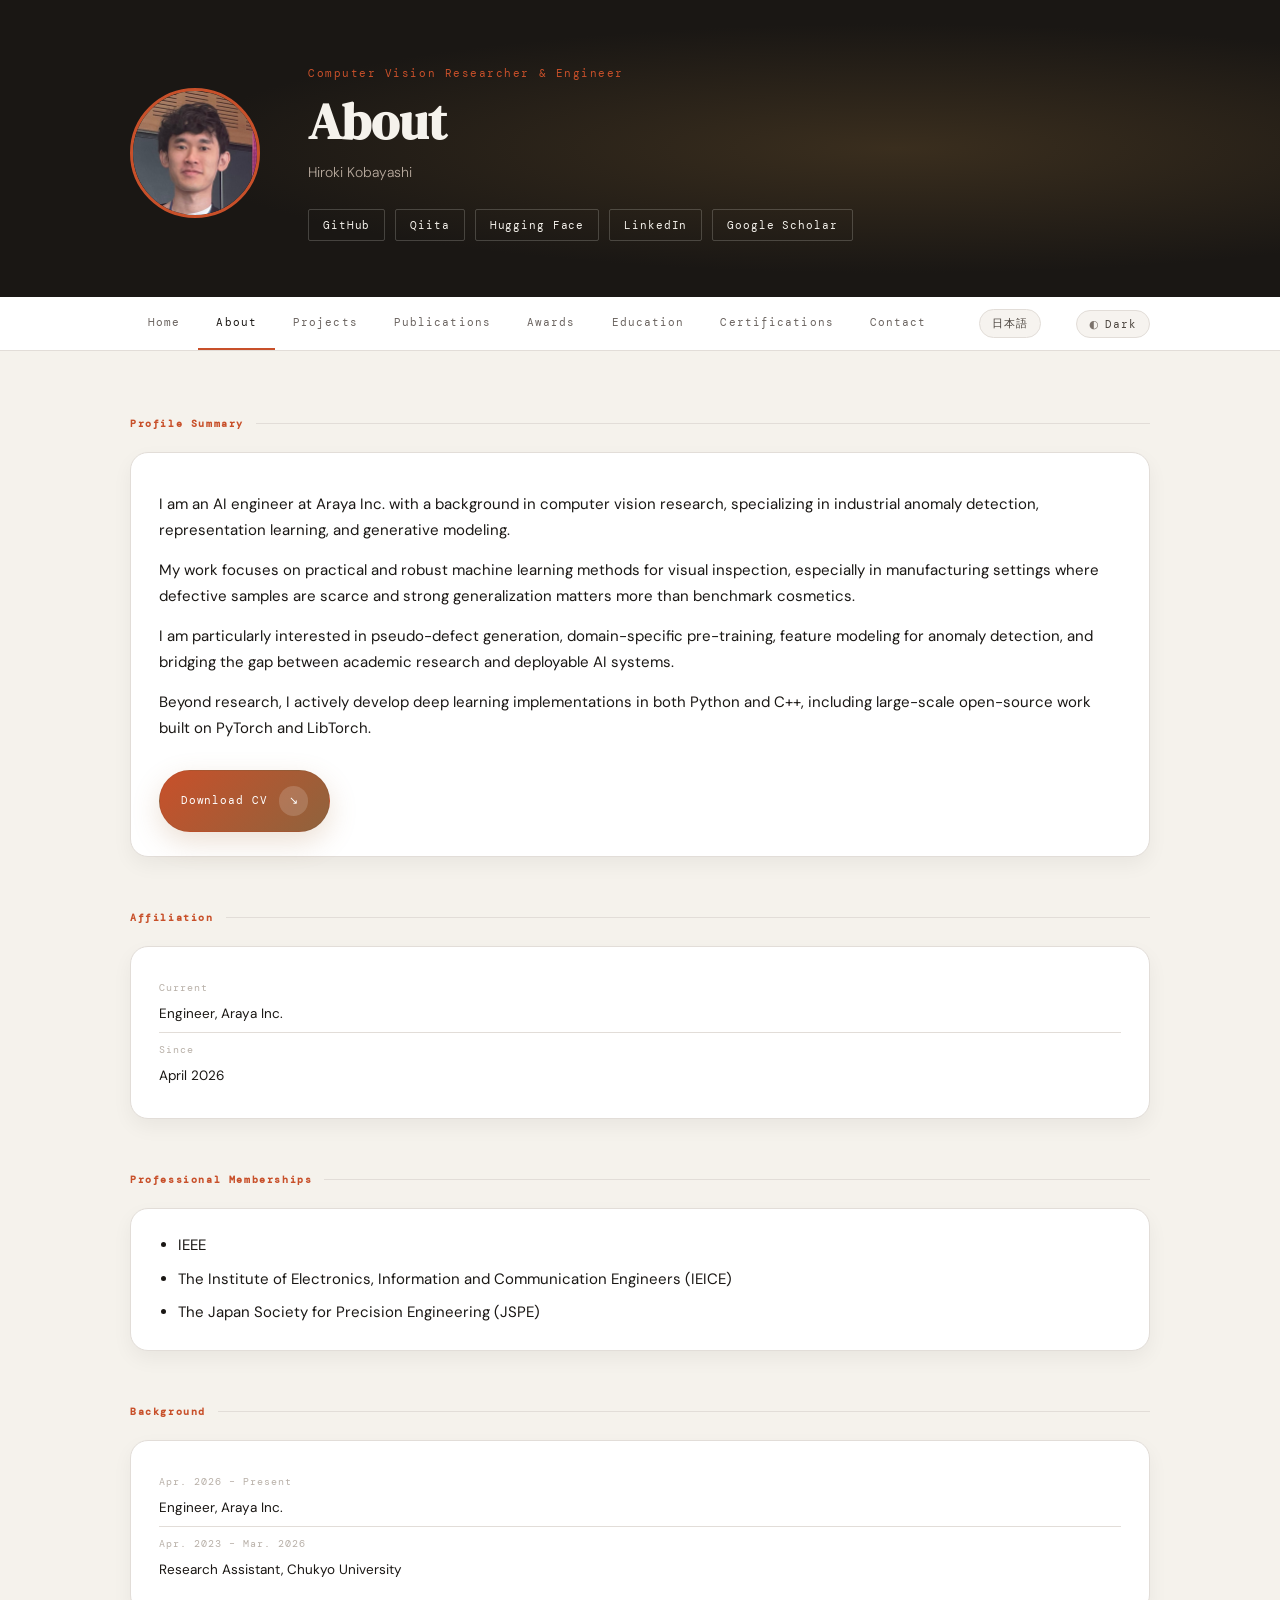
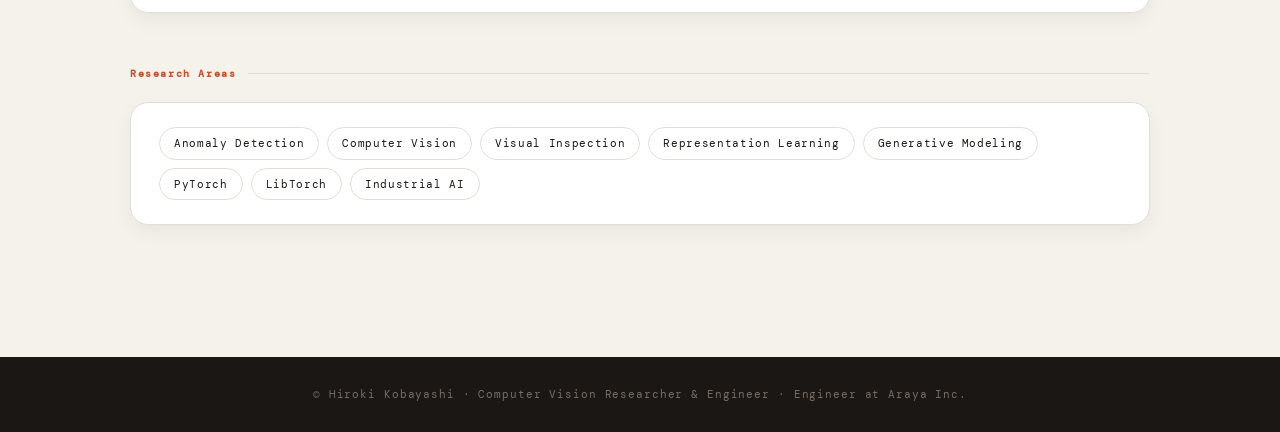
==== commit 3f383fab: "Normalize Japanese punctuation to comma/period style" ====
--- a/about.html
+++ b/about.html
@@ -9,7 +9,7 @@
   <link rel="stylesheet" href="css/components.css">
   <link rel="stylesheet" href="css/pages/about.css">
 </head>
-<body data-page="about" data-page-title="About" data-page-title-ja="プロフィール" data-page-tagline="Hiroki Kobayashi" data-page-image="images/profile.jpg" data-page-description="Profile summary, affiliations, memberships, and research background of Hiroki Kobayashi, computer vision researcher and engineer." data-page-description-ja="小林大起のプロフィール概要、所属、学会活動、研究背景をまとめたページです。">
+<body data-page="about" data-page-title="About" data-page-title-ja="プロフィール" data-page-tagline="Hiroki Kobayashi" data-page-image="images/profile.jpg" data-page-description="Profile summary, affiliations, memberships, and research background of Hiroki Kobayashi, computer vision researcher and engineer." data-page-description-ja="小林大起のプロフィール概要，所属，学会活動，研究背景をまとめたページです．">
   <div id="site-header"></div>
   <div id="site-nav"></div>
 
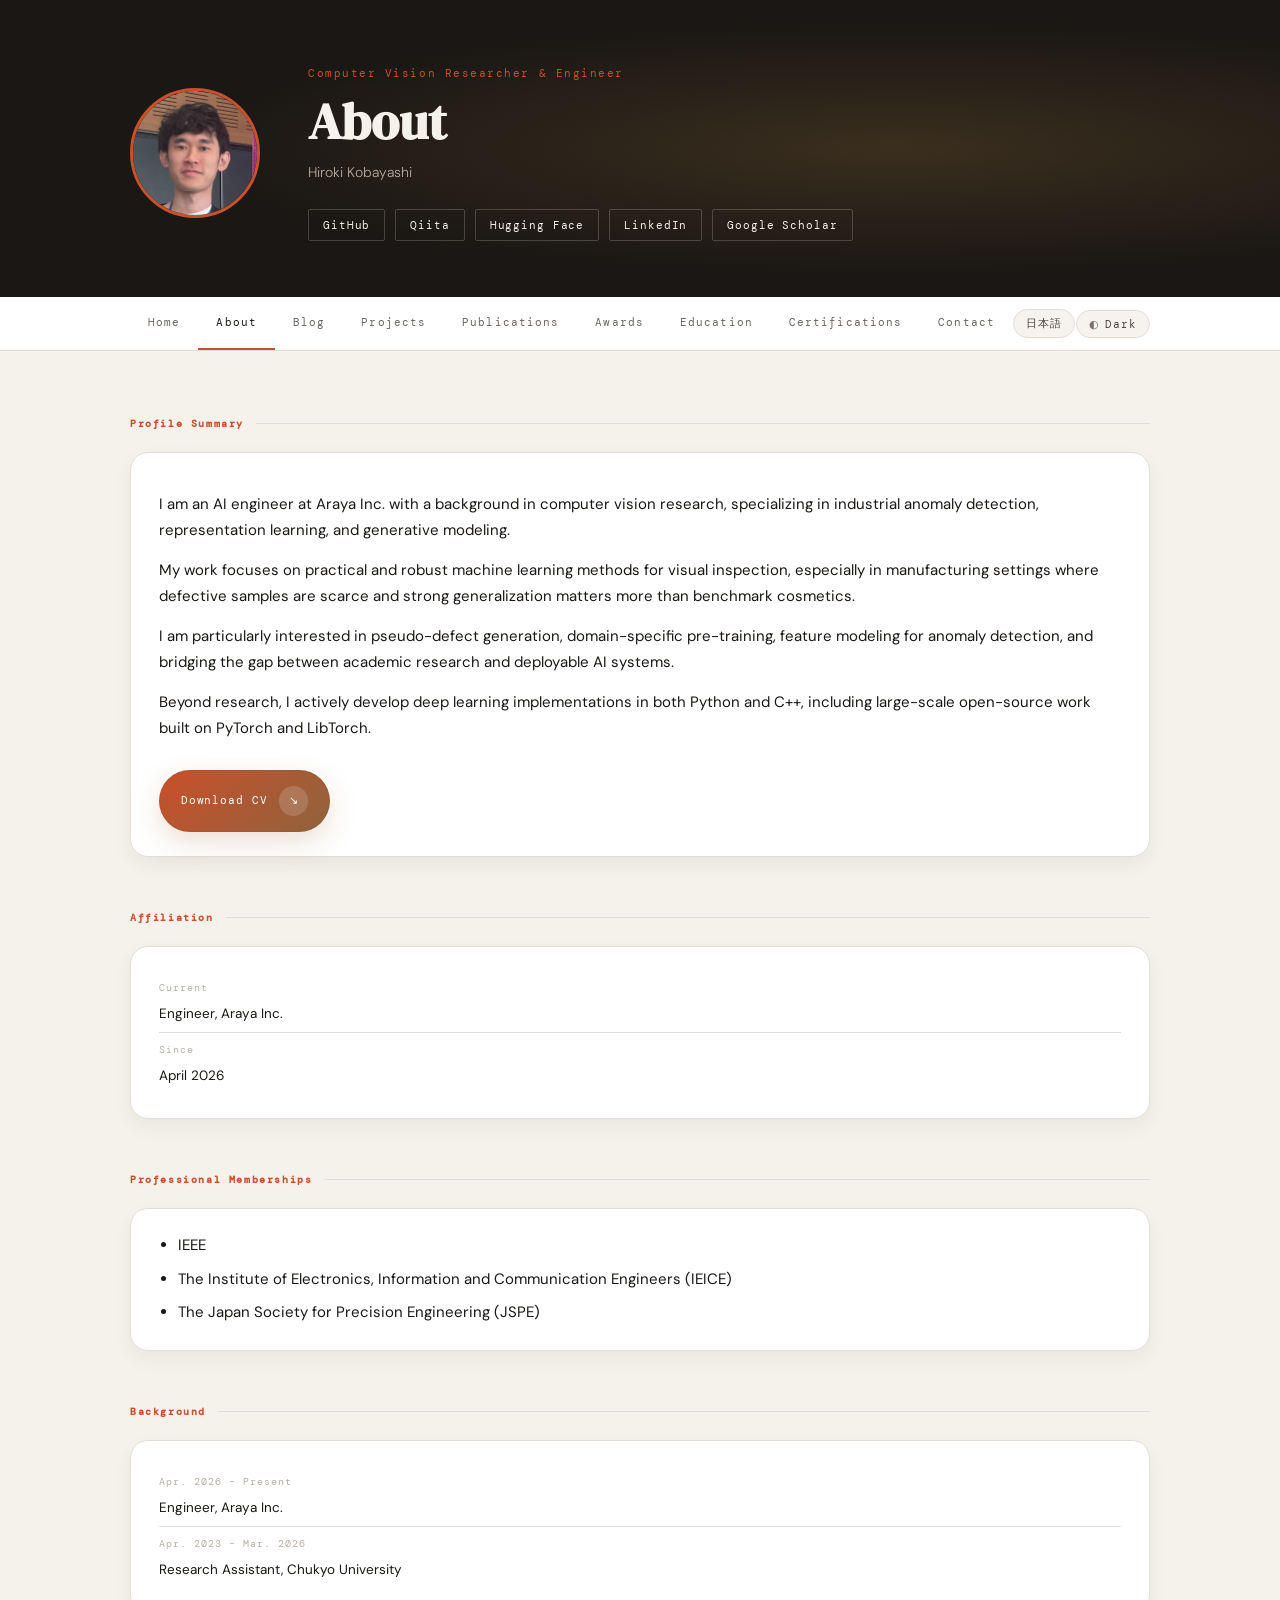
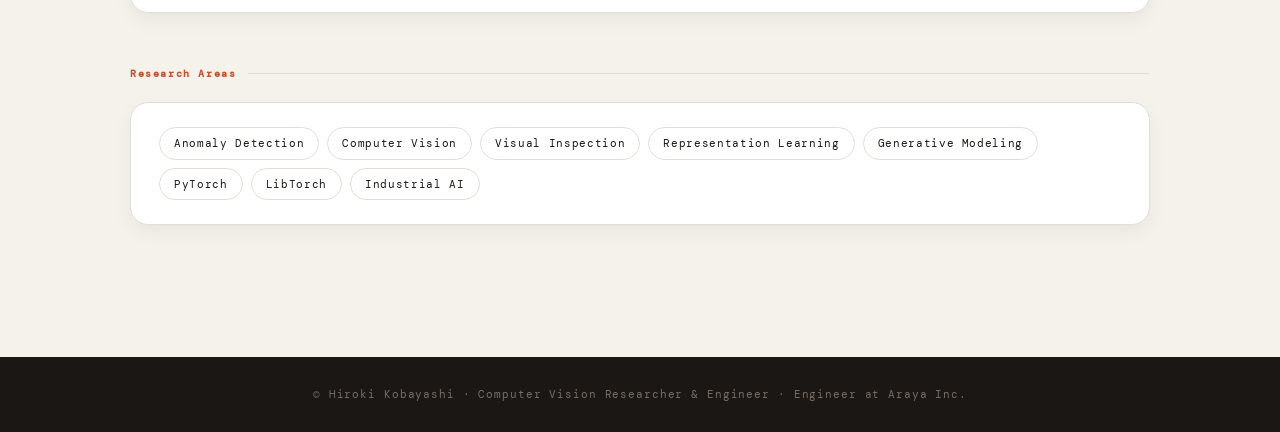
==== commit 8ca783f7: "Update Japanese page tagline to 小林大起" ====
--- a/about.html
+++ b/about.html
@@ -9,7 +9,7 @@
   <link rel="stylesheet" href="css/components.css">
   <link rel="stylesheet" href="css/pages/about.css">
 </head>
-<body data-page="about" data-page-title="About" data-page-title-ja="プロフィール" data-page-tagline="Hiroki Kobayashi" data-page-image="images/profile.jpg" data-page-description="Profile summary, affiliations, memberships, and research background of Hiroki Kobayashi, computer vision researcher and engineer." data-page-description-ja="小林大起のプロフィール概要，所属，学会活動，研究背景をまとめたページです．">
+<body data-page="about" data-page-title="About" data-page-title-ja="プロフィール" data-page-tagline="Hiroki Kobayashi" data-page-tagline-ja="小林大起" data-page-image="images/profile.jpg" data-page-description="Profile summary, affiliations, memberships, and research background of Hiroki Kobayashi, computer vision researcher and engineer." data-page-description-ja="小林大起のプロフィール概要，所属，学会活動，研究背景をまとめたページです．">
   <div id="site-header"></div>
   <div id="site-nav"></div>
 
